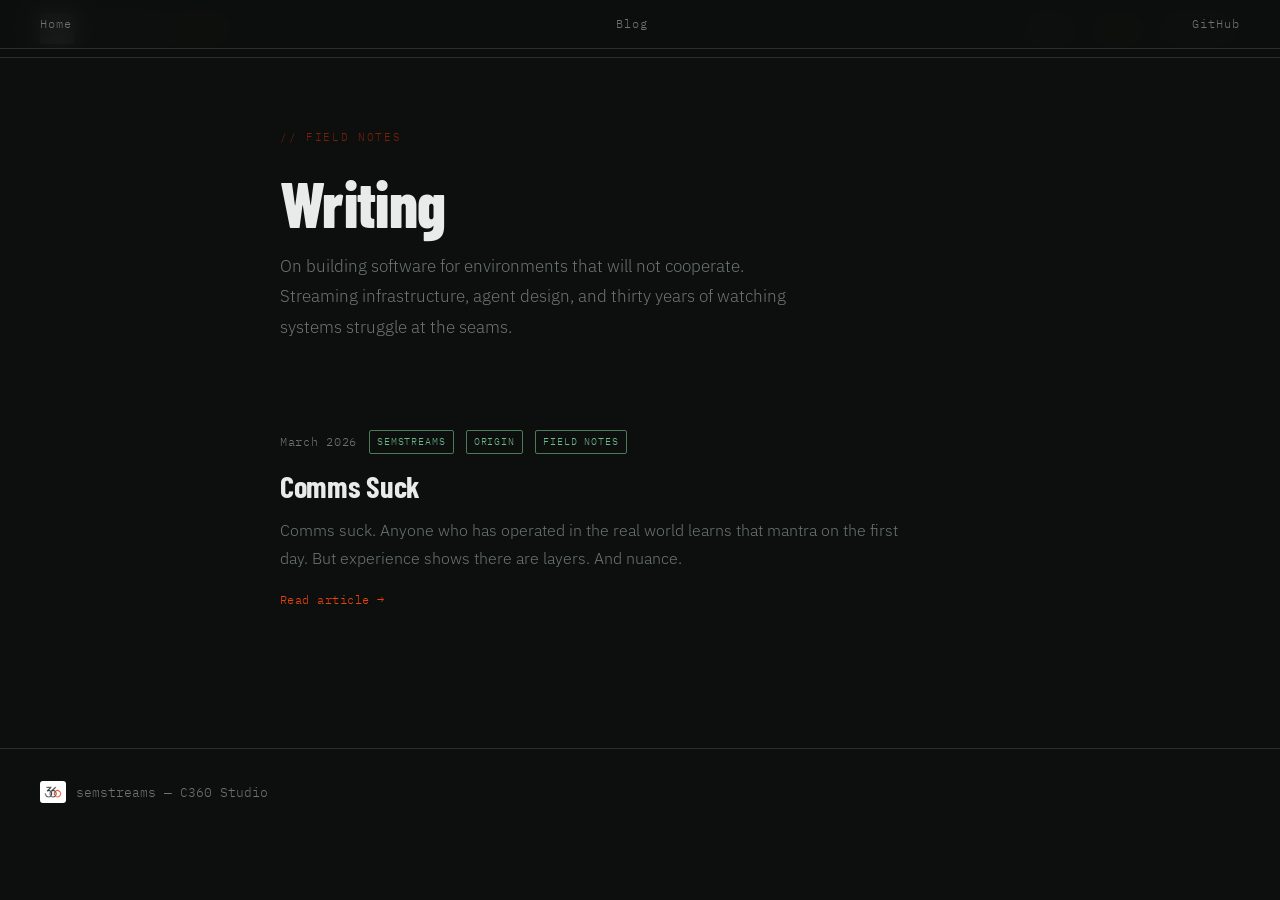
==== blog.html @ 5c89316f "feat: initial site with shared CSS and logo assets Static marketing/blog site for Semstreams with sh" ====
<!DOCTYPE html>
<html lang="en">
<head>
  <meta charset="UTF-8" />
  <meta name="viewport" content="width=device-width, initial-scale=1.0" />
  <title>Blog - C360 Studio</title>
  <link href="https://fonts.googleapis.com/css2?family=Barlow+Condensed:wght@600;700;800&family=IBM+Plex+Mono:wght@400;500&family=IBM+Plex+Sans:wght@300;400&display=swap" rel="stylesheet" />
  <link rel="stylesheet" href="styles.css" />
</head>
<body>
<nav>
  <a href="index.html" class="nav-logo">
    <img src="360 logo round 50.png" alt="C360 Studio" />
    <span>semstreams<em>.alpha</em></span>
  </a>
  <ul class="nav-links">
    <li><a href="index.html">Home</a></li>
    <li><a href="blog.html" class="active">Blog</a></li>
    <li><a href="https://github.com/C360Studio/semstreams" target="_blank">GitHub &#8599;</a></li>
  </ul>
</nav>

<div class="blog-header">
  <div class="section-label">// Field Notes</div>
  <h1>Writing</h1>
  <p>On building software for environments that will not cooperate. Streaming infrastructure, agent design, and thirty years of watching systems struggle at the seams.</p>
</div>

<div class="posts-list">
  <a href="docs/posts/comms-suck.html" class="post-card">
    <div class="post-meta">
      <span class="post-date">March 2026</span>
      <span class="post-tag">semstreams</span>
      <span class="post-tag">origin</span>
      <span class="post-tag">field notes</span>
    </div>
    <div class="post-title">Comms Suck</div>
    <p class="post-excerpt">Comms suck. Anyone who has operated in the real world learns that mantra on the first day. But experience shows there are layers. And nuance.</p>
    <span class="read-more">Read article &#8594;</span>
  </a>
</div>

<footer>
  <div class="footer-left">
    <img src="360 logo round 50.png" alt="C360" />
    <span>semstreams &mdash; C360 Studio</span>
  </div>
  <nav class="footer-links">
    <a href="index.html">Home</a>
    <a href="blog.html">Blog</a>
    <a href="https://github.com/C360Studio/semstreams" target="_blank">GitHub</a>
  </nav>
</footer>
</body>
</html>
---- styles.css ----
/* ===== Reset & Custom Properties ===== */
*, *::before, *::after { box-sizing: border-box; margin: 0; padding: 0; }

:root {
  --bg: #0d0f0e;
  --bg-2: #141816;
  --bg-3: #1c201e;
  --border: #2a2e2c;
  --orange: #e8430a;
  --orange-dim: #7a2008;
  --orange-lt: #ff6b35;
  --green: #4a7c59;
  --green-lt: #6db88a;
  --text: #c8ccc9;
  --text-dim: #6b7570;
  --text-lt: #e8ebe9;
  --font-head: "Barlow Condensed", sans-serif;
  --font-mono: "IBM Plex Mono", monospace;
  --font-body: "IBM Plex Sans", sans-serif;
}

html { scroll-behavior: smooth; }

body {
  background: var(--bg);
  color: var(--text);
  font-family: var(--font-body);
  font-weight: 300;
  line-height: 1.7;
  min-height: 100vh;
  overflow-x: hidden;
}

/* ===== Nav ===== */
nav {
  position: fixed; top: 0; left: 0; right: 0; z-index: 100;
  display: flex; align-items: center; justify-content: space-between;
  padding: 0.85rem 2.5rem;
  background: rgba(13,15,14,0.94);
  backdrop-filter: blur(12px);
  border-bottom: 1px solid var(--border);
}
.nav-logo { display: flex; align-items: center; gap: 0.75rem; text-decoration: none; }
.nav-logo img { height: 30px; width: auto; background: white; border-radius: 4px; padding: 3px 5px; }
.nav-logo span { font-family: var(--font-mono); font-size: .9rem; color: var(--text-dim); letter-spacing: .04em; }
.nav-logo em { font-style: normal; color: var(--orange); }
.nav-links { display: flex; gap: 2rem; list-style: none; }
.nav-links a {
  font-family: var(--font-mono); font-size: .8rem; color: var(--text-dim);
  text-decoration: none; letter-spacing: .08em; text-transform: uppercase; transition: color .2s;
}
.nav-links a:hover, .nav-links a.active { color: var(--orange); }

/* ===== Typography ===== */
h1 {
  font-family: var(--font-head);
  font-size: clamp(2.5rem, 6vw, 4rem);
  font-weight: 800;
  color: var(--text-lt);
  letter-spacing: -.01em;
  line-height: 1.0;
  margin-bottom: 2rem;
}
h1 em { font-style: normal; color: var(--orange); }

h2 {
  font-family: var(--font-head);
  font-size: clamp(2rem, 4vw, 3.2rem);
  font-weight: 700;
  color: var(--text-lt);
  line-height: 1.1;
  margin-bottom: 1.5rem;
  letter-spacing: -.01em;
}

section { padding: 6rem 2.5rem; }

.section-label {
  font-family: var(--font-mono); font-size: .7rem; color: var(--orange-dim);
  letter-spacing: .15em; text-transform: uppercase; margin-bottom: 1.5rem;
}

/* ===== Buttons ===== */
.btn-primary {
  display: inline-flex; align-items: center; gap: .5rem;
  font-family: var(--font-mono); font-size: .85rem; color: var(--bg);
  background: var(--orange); padding: .85rem 1.75rem; text-decoration: none;
  letter-spacing: .04em; transition: background .2s, transform .15s; border-radius: 2px;
}
.btn-primary:hover { background: #ff6b35; transform: translateY(-1px); }

.btn-ghost {
  display: inline-flex; align-items: center; gap: .5rem;
  font-family: var(--font-mono); font-size: .85rem; color: var(--text);
  background: transparent; border: 1px solid var(--border); padding: .85rem 1.75rem;
  text-decoration: none; letter-spacing: .04em;
  transition: border-color .2s, color .2s, transform .15s; border-radius: 2px;
}
.btn-ghost:hover { border-color: var(--orange); color: var(--orange); transform: translateY(-1px); }

/* ===== Tags & Meta ===== */
.post-date { font-family: var(--font-mono); font-size: .72rem; color: var(--text-dim); letter-spacing: .06em; }
.post-tag {
  font-family: var(--font-mono); font-size: .65rem; color: var(--green-lt);
  border: 1px solid var(--green); padding: .15rem .45rem; border-radius: 2px;
  letter-spacing: .08em; text-transform: uppercase;
}

/* ===== Footer ===== */
footer {
  padding: 2rem 2.5rem; border-top: 1px solid var(--border);
  display: flex; justify-content: space-between; align-items: center;
}
.footer-left { display: flex; align-items: center; gap: 0.65rem; }
.footer-left img { height: 22px; background: white; border-radius: 3px; padding: 2px 4px; }
.footer-left span { font-family: var(--font-mono); font-size: .8rem; color: var(--text-dim); }
.footer-links { display: flex; gap: 2rem; }
.footer-links a {
  font-family: var(--font-mono); font-size: .75rem; color: var(--text-dim);
  text-decoration: none; letter-spacing: .08em; transition: color .2s;
}
.footer-links a:hover { color: var(--orange); }

/* ===== Hero (index.html) ===== */
.hero {
  min-height: 100vh; display: flex; flex-direction: column; justify-content: center;
  padding: 8rem 2.5rem 4rem; position: relative; overflow: hidden;
}
.hero::before {
  content: ''; position: absolute; inset: 0;
  background:
    radial-gradient(ellipse 60% 50% at 80% 40%, rgba(74,124,89,.08) 0%, transparent 70%),
    radial-gradient(ellipse 40% 60% at 10% 80%, rgba(212,168,67,.05) 0%, transparent 60%);
  pointer-events: none;
}
.hero-grid {
  position: absolute; inset: 0;
  background-image: linear-gradient(var(--border) 1px, transparent 1px), linear-gradient(90deg, var(--border) 1px, transparent 1px);
  background-size: 60px 60px; opacity: .3; pointer-events: none;
}
.hero-content { position: relative; max-width: 900px; }
.hero-tag {
  display: inline-flex; align-items: center; gap: .6rem;
  font-family: var(--font-mono); font-size: .75rem; color: var(--green-lt);
  letter-spacing: .1em; text-transform: uppercase; margin-bottom: 2rem;
  padding: .4rem .8rem; border: 1px solid var(--green); border-radius: 2px;
}
.hero-tag::before {
  content: ''; width: 6px; height: 6px; background: var(--green-lt);
  border-radius: 50%; animation: pulse 2s infinite;
}
.hero-product {
  font-family: var(--font-mono); font-size: .85rem; color: var(--orange);
  letter-spacing: .12em; text-transform: uppercase; margin-bottom: 1rem;
}
.hero h1 {
  font-size: clamp(3rem, 7vw, 6.5rem);
  line-height: .95;
}
.hero-sub {
  font-size: clamp(1rem, 2vw, 1.2rem); font-weight: 300; color: var(--text);
  max-width: 560px; margin-bottom: 3rem; line-height: 1.8;
}
.hero-actions { display: flex; gap: 1rem; flex-wrap: wrap; }
.install-strip {
  margin-top: 4rem; padding: 1.25rem 1.5rem;
  background: var(--bg-2); border: 1px solid var(--border);
  border-left: 3px solid var(--orange); border-radius: 2px;
  display: inline-flex; align-items: center; gap: 1rem;
}
.install-strip code { font-family: var(--font-mono); font-size: .9rem; color: var(--green-lt); }
.install-label {
  font-family: var(--font-mono); font-size: .7rem; color: var(--text-dim);
  text-transform: uppercase; letter-spacing: .1em; white-space: nowrap;
}

@keyframes pulse { 0%,100%{opacity:1} 50%{opacity:.3} }
@keyframes fadeUp { from{opacity:0;transform:translateY(24px)} to{opacity:1;transform:translateY(0)} }
.hero-product { animation: fadeUp .5s ease both; }
.hero-tag { animation: fadeUp .5s .1s ease both; }
.hero h1 { animation: fadeUp .5s .2s ease both; }
.hero-sub { animation: fadeUp .5s .2s ease both; }
.hero-actions { animation: fadeUp .5s .3s ease both; }
.install-strip { animation: fadeUp .5s .4s ease both; }

/* ===== Truth Section (index.html) ===== */
.truth-section {
  background: var(--bg-2);
  border-top: 1px solid var(--border); border-bottom: 1px solid var(--border);
}
.truth-grid {
  display: grid; grid-template-columns: 1fr 1fr; gap: 4rem;
  max-width: 1100px; margin: 0 auto; align-items: start;
}
.truth-left p { font-size: 1.05rem; line-height: 1.9; color: var(--text); margin-bottom: 1.25rem; }
.truth-left strong { color: var(--text-lt); font-weight: 400; }
.truth-right { display: flex; flex-direction: column; gap: 1.5rem; }
.truth-item { padding: 1.5rem; background: var(--bg-3); border: 1px solid var(--border); border-radius: 2px; }
.truth-item-label {
  font-family: var(--font-mono); font-size: .7rem; color: var(--orange);
  letter-spacing: .1em; text-transform: uppercase; margin-bottom: .5rem;
}
.truth-item p { font-size: .9rem; color: var(--text); line-height: 1.6; }

/* ===== Principles Section (index.html) ===== */
.principles-section {
  background: var(--bg-2);
  border-top: 1px solid var(--border); border-bottom: 1px solid var(--border);
}
.principles-inner { max-width: 1100px; margin: 0 auto; }
.principles-grid { display: grid; grid-template-columns: repeat(2, 1fr); gap: 2rem; margin-top: 3rem; }
.principle {
  padding: 2rem; border: 1px solid var(--border); border-radius: 2px;
  background: var(--bg-3); transition: border-color .2s;
}
.principle:hover { border-color: var(--orange-dim); }
.principle-icon { font-size: 1.2rem; color: var(--orange); margin-bottom: 1rem; }
.principle h3 {
  font-family: var(--font-head); font-size: 1.1rem; font-weight: 700;
  color: var(--text-lt); margin-bottom: .5rem;
}
.principle p { font-size: .9rem; color: var(--text-dim); line-height: 1.7; }

/* ===== CTA Section (index.html) ===== */
.cta-section { text-align: center; max-width: 700px; margin: 0 auto; }
.cta-section > p { color: var(--text-dim); margin-bottom: 2.5rem; font-size: 1.05rem; }
.cta-actions { display: flex; gap: 1rem; justify-content: center; flex-wrap: wrap; }
.alpha-note { margin-top: 2rem; font-family: var(--font-mono); font-size: .75rem; color: var(--text-dim); }

/* ===== Blog Header & Posts (blog.html) ===== */
.blog-header { padding: 8rem 2.5rem 3rem; max-width: 800px; margin: 0 auto; }
.blog-header h1 {
  font-size: clamp(2.5rem, 5vw, 4rem);
  margin-bottom: 1rem;
}
.blog-header p { font-size: 1.05rem; color: var(--text-dim); max-width: 520px; line-height: 1.8; }
.posts-list { max-width: 800px; margin: 0 auto; padding: 0 2.5rem 6rem; }
.post-card { display: block; padding: 2.5rem 0; border-bottom: 1px solid var(--border); text-decoration: none; }
.post-card:hover .post-title { color: var(--orange); }
.post-card:last-child { border-bottom: none; }
.post-meta { display: flex; align-items: center; gap: .75rem; margin-bottom: 1rem; flex-wrap: wrap; }
.post-title {
  font-family: var(--font-head); font-size: 1.9rem; font-weight: 700;
  color: var(--text-lt); margin-bottom: .75rem; letter-spacing: -.01em;
  transition: color .2s; line-height: 1.1;
}
.post-excerpt { font-size: 1rem; color: var(--text-dim); line-height: 1.8; max-width: 620px; }
.read-more {
  display: inline-flex; align-items: center; gap: .4rem; margin-top: 1rem;
  font-family: var(--font-mono); font-size: .78rem; color: var(--orange); letter-spacing: .04em;
}

/* ===== Article (docs/posts/) ===== */
.article-back { padding: 6rem 2.5rem 0; max-width: 720px; margin: 0 auto; }
.back-link {
  font-family: var(--font-mono); font-size: .78rem; color: var(--text-dim);
  text-decoration: none; letter-spacing: .06em; transition: color .2s;
}
.back-link:hover { color: var(--orange); }
.article-content { max-width: 720px; margin: 0 auto; padding: 2.5rem 2.5rem 6rem; }
.article-meta { display: flex; align-items: center; gap: 1rem; margin-bottom: 2rem; }
.article-content h1 { margin-bottom: 3rem; }
.article-body p { font-size: 1.1rem; line-height: 1.9; color: var(--text); margin-bottom: 1.5rem; }
.article-body strong { color: var(--text-lt); font-weight: 400; }
.article-body hr { border: none; border-top: 1px solid var(--border); margin: 3rem 0; }
.article-footer {
  margin-top: 4rem; padding-top: 2rem; border-top: 1px solid var(--border);
  display: flex; align-items: center; justify-content: space-between; flex-wrap: wrap; gap: 1rem;
}
.article-footer a {
  color: var(--orange); text-decoration: none; font-family: var(--font-mono); font-size: .85rem;
}
.article-footer a:hover { color: var(--orange-lt); }

/* ===== Responsive ===== */
@media (max-width: 768px) {
  nav { padding: 1rem 1.5rem; }
  .nav-links { gap: 1rem; }
  section { padding: 4rem 1.5rem; }
  .truth-grid { grid-template-columns: 1fr; gap: 2rem; }
  .principles-grid { grid-template-columns: 1fr; }
  .blog-header, .posts-list { padding-left: 1.5rem; padding-right: 1.5rem; }
  .article-back, .article-content { padding-left: 1.5rem; padding-right: 1.5rem; }
  footer { flex-direction: column; gap: 1.5rem; text-align: center; }
}
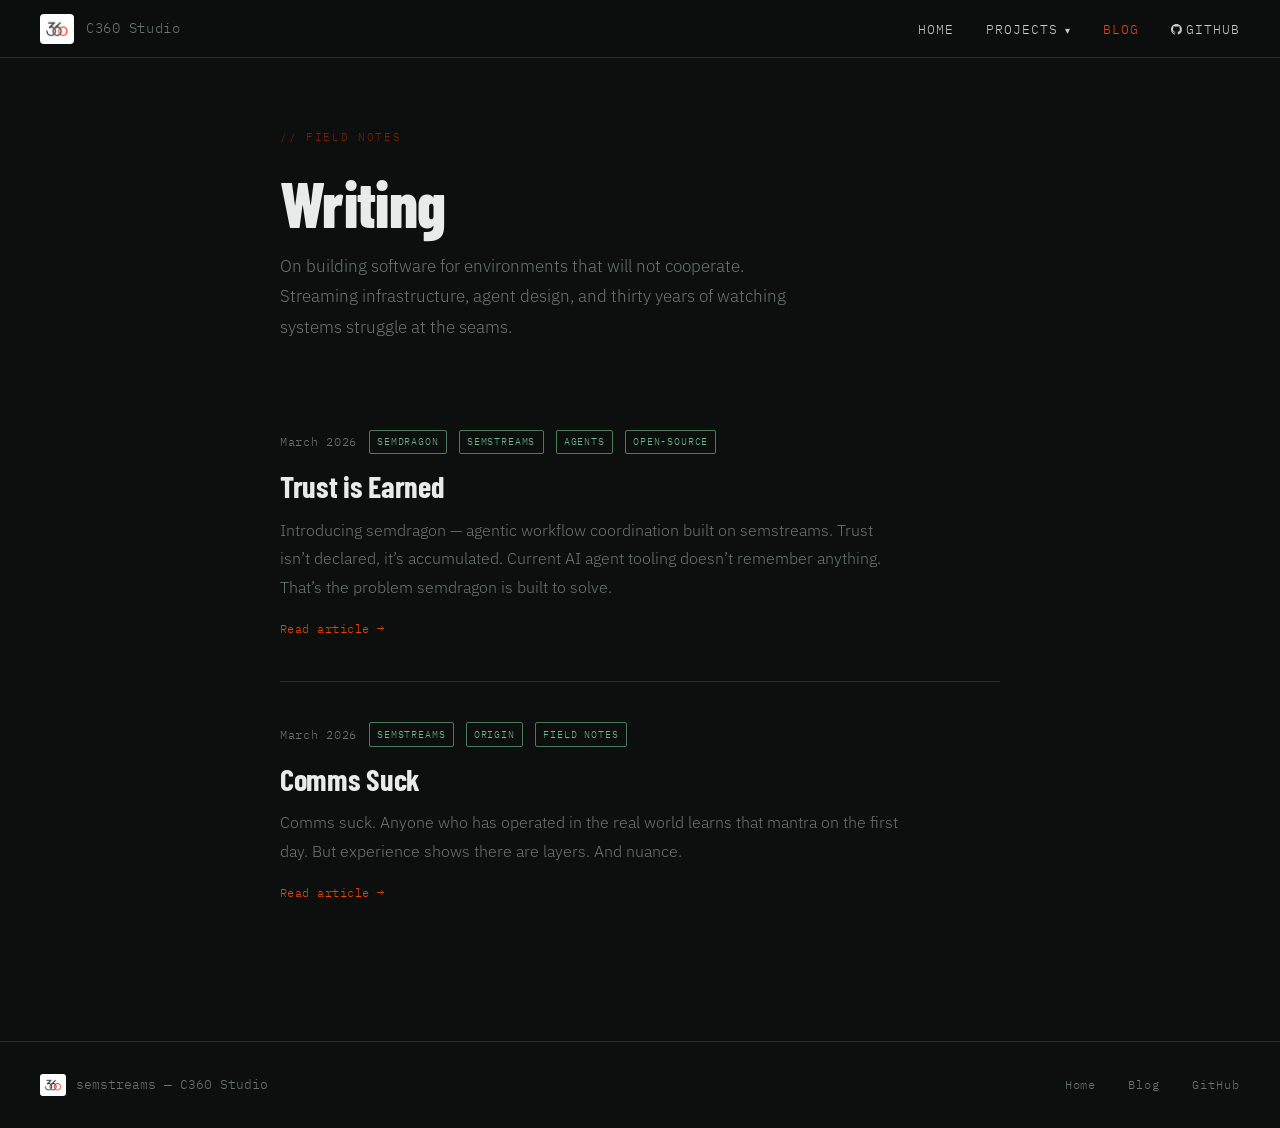
==== commit 5baacb4b: "feat: fix nav dropdown, add Projects menu, rename semdragon, update branding - Fix nav dropdown by s" ====
--- a/blog.html
+++ b/blog.html
@@ -5,18 +5,27 @@
   <meta name="viewport" content="width=device-width, initial-scale=1.0" />
   <title>Blog - C360 Studio</title>
   <link href="https://fonts.googleapis.com/css2?family=Barlow+Condensed:wght@600;700;800&family=IBM+Plex+Mono:wght@400;500&family=IBM+Plex+Sans:wght@300;400&display=swap" rel="stylesheet" />
-  <link rel="stylesheet" href="styles.css" />
+  <link rel="icon" type="image/png" href="360 logo round 50.png" />
+  <link rel="stylesheet" href="styles.css?v=2" />
 </head>
 <body>
 <nav>
   <a href="index.html" class="nav-logo">
     <img src="360 logo round 50.png" alt="C360 Studio" />
-    <span>semstreams<em>.alpha</em></span>
+    <span>C360 Studio</span>
   </a>
   <ul class="nav-links">
     <li><a href="index.html">Home</a></li>
+    <li class="nav-dropdown">
+      <a href="#">Projects</a>
+      <ul class="dropdown-menu">
+        <li><a href="https://github.com/C360Studio/semstreams" target="_blank">SemStreams</a></li>
+        <li><a href="https://github.com/C360Studio/semdragon" target="_blank">SemDragon</a></li>
+        <li><span class="coming-soon">SemSpec <em>coming soon</em></span></li>
+      </ul>
+    </li>
     <li><a href="blog.html" class="active">Blog</a></li>
-    <li><a href="https://github.com/C360Studio/semstreams" target="_blank">GitHub &#8599;</a></li>
+    <li><a href="https://github.com/C360Studio" target="_blank"><svg class="gh-icon" viewBox="0 0 16 16"><path d="M8 0C3.58 0 0 3.58 0 8c0 3.54 2.29 6.53 5.47 7.59.4.07.55-.17.55-.38 0-.19-.01-.82-.01-1.49-2.01.37-2.53-.49-2.69-.94-.09-.23-.48-.94-.82-1.13-.28-.15-.68-.52-.01-.53.63-.01 1.08.58 1.23.82.72 1.21 1.87.87 2.33.66.07-.52.28-.87.51-1.07-1.78-.2-3.64-.89-3.64-3.95 0-.87.31-1.59.82-2.15-.08-.2-.36-1.02.08-2.12 0 0 .67-.21 2.2.82.64-.18 1.32-.27 2-.27s1.36.09 2 .27c1.53-1.04 2.2-.82 2.2-.82.44 1.1.16 1.92.08 2.12.51.56.82 1.27.82 2.15 0 3.07-1.87 3.75-3.65 3.95.29.25.54.73.54 1.48 0 1.07-.01 1.93-.01 2.2 0 .21.15.46.55.38A8.01 8.01 0 0016 8c0-4.42-3.58-8-8-8z"/></svg>GitHub</a></li>
   </ul>
 </nav>
 
@@ -27,7 +36,20 @@
 </div>
 
 <div class="posts-list">
-  <a href="docs/posts/comms-suck.html" class="post-card">
+  <a href="posts/trust-is-earned.html" class="post-card">
+    <div class="post-meta">
+      <span class="post-date">March 2026</span>
+      <span class="post-tag">semdragon</span>
+      <span class="post-tag">semstreams</span>
+      <span class="post-tag">agents</span>
+      <span class="post-tag">open-source</span>
+    </div>
+    <div class="post-title">Trust is Earned</div>
+    <p class="post-excerpt">Introducing semdragon &mdash; agentic workflow coordination built on semstreams. Trust isn&rsquo;t declared, it&rsquo;s accumulated. Current AI agent tooling doesn&rsquo;t remember anything. That&rsquo;s the problem semdragon is built to solve.</p>
+    <span class="read-more">Read article &#8594;</span>
+  </a>
+
+  <a href="posts/comms-suck.html" class="post-card">
     <div class="post-meta">
       <span class="post-date">March 2026</span>
       <span class="post-tag">semstreams</span>
--- a/styles.css
+++ b/styles.css
@@ -32,7 +32,7 @@
 }
 
 /* ===== Nav ===== */
-nav {
+body > nav {
   position: fixed; top: 0; left: 0; right: 0; z-index: 100;
   display: flex; align-items: center; justify-content: space-between;
   padding: 0.85rem 2.5rem;
@@ -46,10 +46,35 @@
 .nav-logo em { font-style: normal; color: var(--orange); }
 .nav-links { display: flex; gap: 2rem; list-style: none; }
 .nav-links a {
-  font-family: var(--font-mono); font-size: .8rem; color: var(--text-dim);
+  font-family: var(--font-mono); font-size: .8rem; color: var(--text);
   text-decoration: none; letter-spacing: .08em; text-transform: uppercase; transition: color .2s;
 }
 .nav-links a:hover, .nav-links a.active { color: var(--orange); }
+.gh-icon { display: inline-block; width: .85em; height: .85em; vertical-align: -0.1em; margin-right: .3em; }
+.gh-icon path { fill: currentColor; }
+
+/* Nav Dropdown */
+.nav-dropdown { position: relative; }
+.nav-dropdown > a::after { content: ' ▾'; font-size: .6rem; }
+.dropdown-menu {
+  display: none; position: absolute; top: 100%; left: 0;
+  background: var(--bg-2); border: 1px solid var(--border);
+  list-style: none; min-width: 180px; padding: .5rem 0;
+  padding-top: 1rem; border-radius: 2px; z-index: 200;
+}
+.nav-dropdown:hover .dropdown-menu { display: block; }
+.dropdown-menu li a, .dropdown-menu li .coming-soon {
+  display: block; padding: .5rem 1.25rem;
+  font-family: var(--font-mono); font-size: .78rem; color: var(--text);
+  text-decoration: none; letter-spacing: .06em; white-space: nowrap; transition: color .2s;
+  text-transform: none;
+}
+.dropdown-menu li a:hover { color: var(--orange); background: var(--bg-3); }
+.dropdown-menu .coming-soon { color: var(--text-dim); cursor: default; }
+.dropdown-menu .coming-soon em {
+  font-style: normal; font-size: .65rem; color: var(--green);
+  margin-left: .5rem; border: 1px solid var(--green); padding: .1rem .35rem; border-radius: 2px;
+}
 
 /* ===== Typography ===== */
 h1 {
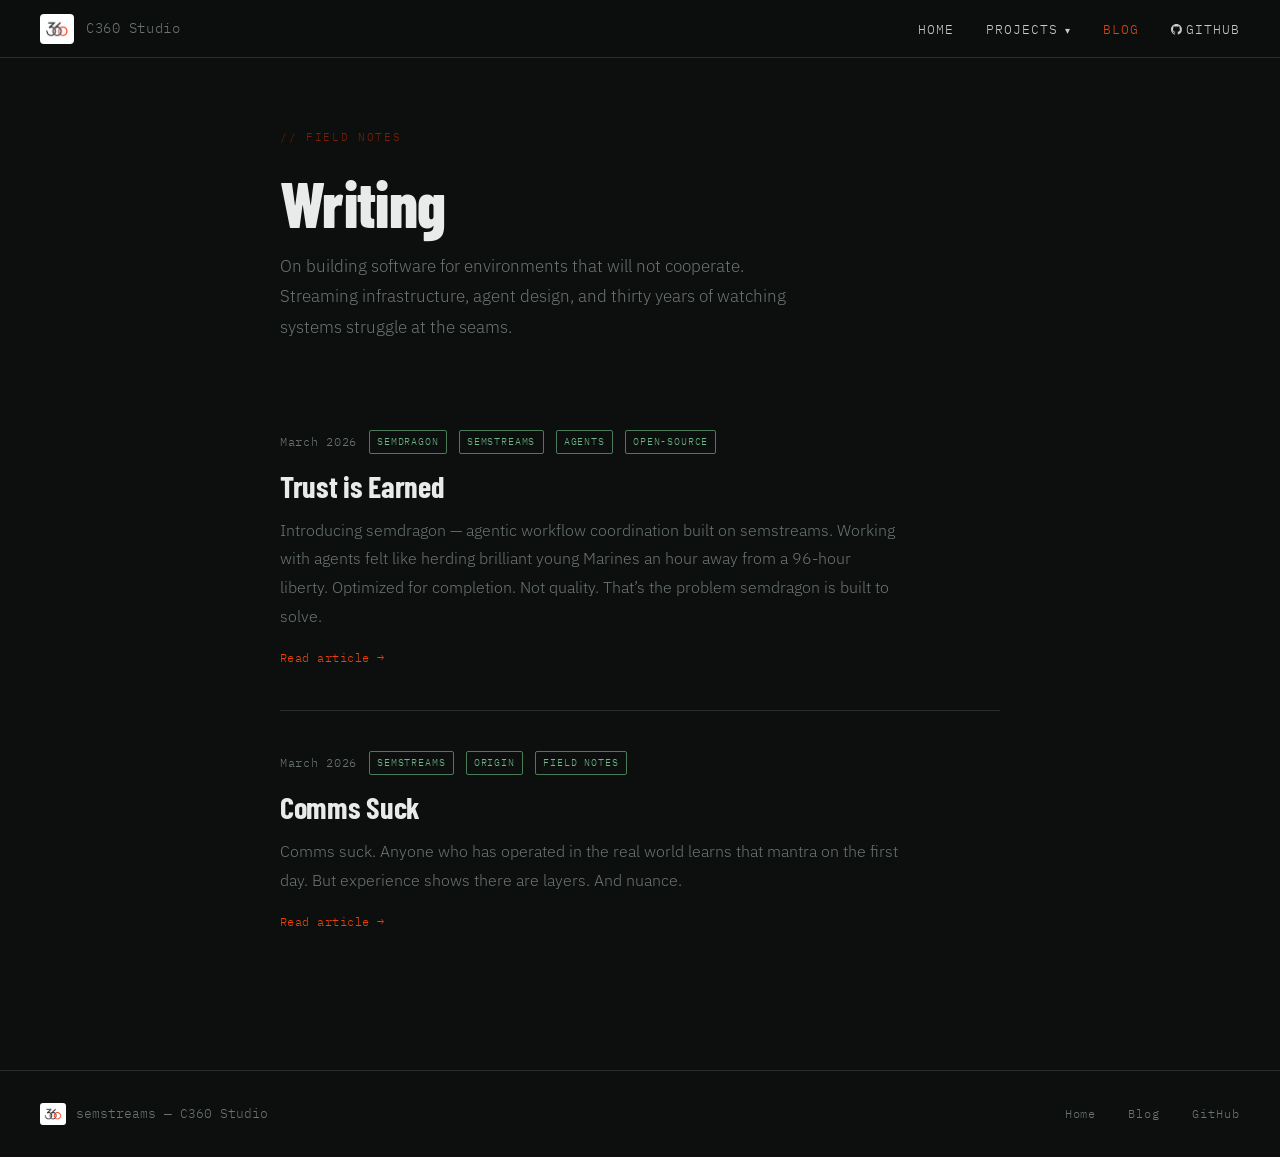
==== commit 8c547b52: "feat: rewrite trust-is-earned article and align semdragon naming Co-Authored-By: Claude Opus 4.6 <no" ====
--- a/blog.html
+++ b/blog.html
@@ -45,7 +45,7 @@
       <span class="post-tag">open-source</span>
     </div>
     <div class="post-title">Trust is Earned</div>
-    <p class="post-excerpt">Introducing semdragon &mdash; agentic workflow coordination built on semstreams. Trust isn&rsquo;t declared, it&rsquo;s accumulated. Current AI agent tooling doesn&rsquo;t remember anything. That&rsquo;s the problem semdragon is built to solve.</p>
+    <p class="post-excerpt">Introducing semdragon &mdash; agentic workflow coordination built on semstreams. Working with agents felt like herding brilliant young Marines an hour away from a 96-hour liberty. Optimized for completion. Not quality. That&rsquo;s the problem semdragon is built to solve.</p>
     <span class="read-more">Read article &#8594;</span>
   </a>
 
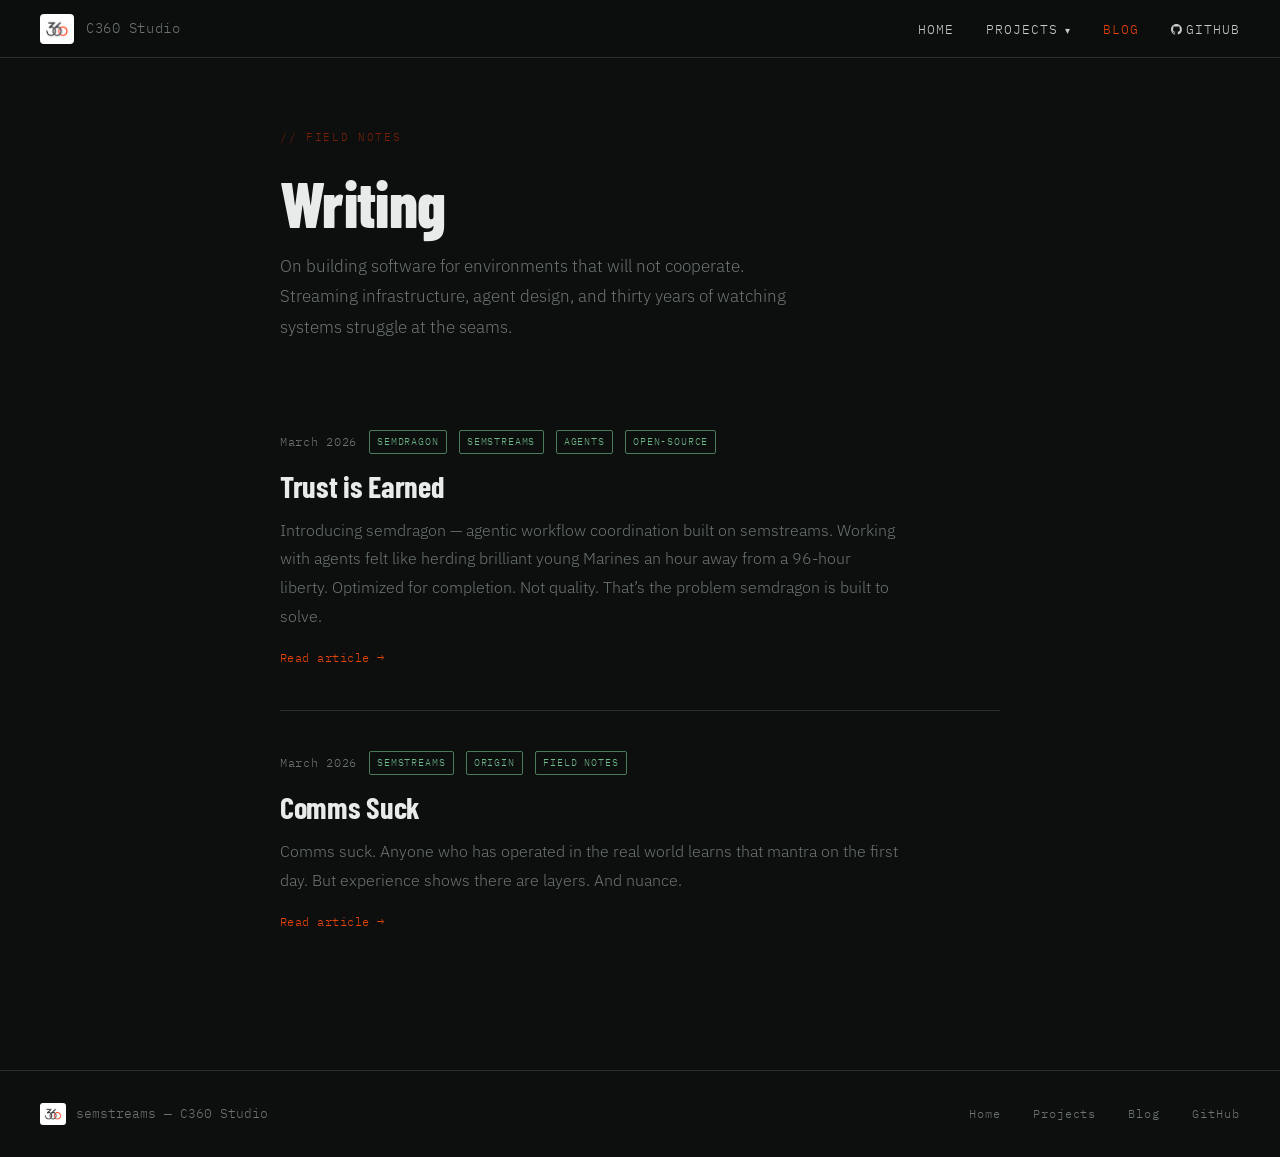
==== commit 928f172a: "feat: add projects page inventorying the sem* ecosystem Adds projects.html cataloguing 14 repos acro" ====
--- a/blog.html
+++ b/blog.html
@@ -6,7 +6,7 @@
   <title>Blog - C360 Studio</title>
   <link href="https://fonts.googleapis.com/css2?family=Barlow+Condensed:wght@600;700;800&family=IBM+Plex+Mono:wght@400;500&family=IBM+Plex+Sans:wght@300;400&display=swap" rel="stylesheet" />
   <link rel="icon" type="image/png" href="360 logo round 50.png" />
-  <link rel="stylesheet" href="styles.css?v=2" />
+  <link rel="stylesheet" href="styles.css?v=3" />
 </head>
 <body>
 <nav>
@@ -17,11 +17,14 @@
   <ul class="nav-links">
     <li><a href="index.html">Home</a></li>
     <li class="nav-dropdown">
-      <a href="#">Projects</a>
+      <a href="projects.html">Projects</a>
       <ul class="dropdown-menu">
+        <li><a href="projects.html">All Projects</a></li>
         <li><a href="https://github.com/C360Studio/semstreams" target="_blank">SemStreams</a></li>
-        <li><a href="https://github.com/C360Studio/semdragon" target="_blank">SemDragon</a></li>
-        <li><span class="coming-soon">SemSpec <em>coming soon</em></span></li>
+        <li><a href="https://github.com/C360Studio/semsource" target="_blank">SemSource</a></li>
+        <li><a href="https://github.com/C360Studio/semteams" target="_blank">SemTeams</a></li>
+        <li><a href="https://github.com/C360Studio/semdev" target="_blank">SemDev</a></li>
+        <li><a href="https://github.com/C360Studio/semconnect" target="_blank">SemConnect</a></li>
       </ul>
     </li>
     <li><a href="blog.html" class="active">Blog</a></li>
@@ -69,6 +72,7 @@
   </div>
   <nav class="footer-links">
     <a href="index.html">Home</a>
+    <a href="projects.html">Projects</a>
     <a href="blog.html">Blog</a>
     <a href="https://github.com/C360Studio/semstreams" target="_blank">GitHub</a>
   </nav>
--- a/styles.css
+++ b/styles.css
@@ -11,6 +11,8 @@
   --orange-lt: #ff6b35;
   --green: #4a7c59;
   --green-lt: #6db88a;
+  --amber: #d4a843;
+  --amber-dim: #6b5420;
   --text: #c8ccc9;
   --text-dim: #6b7570;
   --text-lt: #e8ebe9;
@@ -297,6 +299,130 @@
 }
 .article-footer a:hover { color: var(--orange-lt); }
 
+/* ===== Ecosystem Teaser (index.html) ===== */
+.eco-inner { max-width: 1100px; margin: 0 auto; }
+.eco-strip { display: flex; flex-wrap: wrap; gap: .6rem; margin: 2rem 0 2.5rem; }
+.eco-chip {
+  font-family: var(--font-mono); font-size: .78rem; color: var(--text-dim);
+  border: 1px solid var(--border); background: var(--bg-2);
+  padding: .4rem .75rem; border-radius: 2px; transition: border-color .2s, color .2s;
+}
+.eco-chip:hover { border-color: var(--orange-dim); color: var(--text); }
+.eco-lede { font-size: 1.05rem; line-height: 1.9; max-width: 680px; color: var(--text); }
+
+/* ===== Projects Page (projects.html) ===== */
+.projects-header { padding: 8rem 2.5rem 3rem; max-width: 1100px; margin: 0 auto; }
+.projects-header h1 { font-size: clamp(2.5rem, 5vw, 4rem); margin-bottom: 1rem; }
+.projects-header p { font-size: 1.05rem; color: var(--text-dim); max-width: 620px; line-height: 1.8; }
+
+.why-section {
+  background: var(--bg-2);
+  border-top: 1px solid var(--border); border-bottom: 1px solid var(--border);
+}
+.why-inner { max-width: 1100px; margin: 0 auto; }
+.why-grid { display: grid; grid-template-columns: 1fr 1fr; gap: 4rem; align-items: start; }
+.why-left p { font-size: 1.05rem; line-height: 1.9; margin-bottom: 1.25rem; }
+.why-left strong { color: var(--text-lt); font-weight: 400; }
+.proof-callout {
+  background: var(--bg-3); border: 1px solid var(--border);
+  border-left: 3px solid var(--orange); border-radius: 2px; padding: 1.75rem;
+}
+.proof-label {
+  font-family: var(--font-mono); font-size: .7rem; color: var(--orange);
+  letter-spacing: .1em; text-transform: uppercase; margin-bottom: .75rem;
+}
+.proof-callout p { font-size: .95rem; line-height: 1.8; color: var(--text); }
+.proof-callout code {
+  font-family: var(--font-mono); font-size: .85rem; color: var(--green-lt);
+}
+.axis-list { list-style: none; margin-top: 2rem; display: flex; flex-direction: column; gap: .9rem; }
+.axis-list li { display: flex; gap: .9rem; align-items: baseline; font-size: .92rem; color: var(--text-dim); }
+.axis-list b {
+  font-family: var(--font-mono); font-size: .72rem; color: var(--green-lt);
+  letter-spacing: .06em; text-transform: uppercase; font-weight: 400;
+  min-width: 8.5rem; flex-shrink: 0;
+}
+
+/* ===== Projects Tables ===== */
+.projects-section { max-width: 1100px; margin: 0 auto; }
+.table-group { margin-bottom: 4.5rem; }
+.table-group:last-child { margin-bottom: 0; }
+.table-group h2 { font-size: clamp(1.5rem, 3vw, 2rem); margin-bottom: .75rem; }
+.group-qualifier {
+  font-family: var(--font-mono); font-size: .7rem; color: var(--text-dim);
+  letter-spacing: .08em; text-transform: uppercase; vertical-align: middle;
+  margin-left: .25rem; white-space: nowrap;
+}
+.group-note strong { color: var(--text); font-weight: 400; }
+.group-note { font-size: .95rem; color: var(--text-dim); max-width: 640px; margin-bottom: 1.75rem; line-height: 1.8; }
+
+.table-wrap {
+  overflow-x: auto; border: 1px solid var(--border);
+  border-radius: 2px; background: var(--bg-2);
+}
+table.projects { width: 100%; border-collapse: collapse; min-width: 900px; }
+.projects thead th {
+  font-family: var(--font-mono); font-size: .67rem; color: var(--text-dim);
+  letter-spacing: .12em; text-transform: uppercase; text-align: left;
+  padding: .9rem 1rem; background: var(--bg-3);
+  border-bottom: 1px solid var(--border); white-space: nowrap; font-weight: 500;
+}
+.projects td {
+  padding: 1.15rem 1rem; border-bottom: 1px solid var(--border);
+  vertical-align: top; font-size: .9rem;
+}
+.projects tbody tr:last-child td { border-bottom: none; }
+.projects tbody tr:hover { background: var(--bg-3); }
+
+.proj-name a {
+  font-family: var(--font-mono); font-size: .88rem; color: var(--text-lt);
+  text-decoration: none; letter-spacing: .02em; transition: color .2s; white-space: nowrap;
+}
+.proj-name a:hover { color: var(--orange); }
+.proj-name a::after { content: ' \2197'; font-size: .75em; color: var(--text-dim); }
+.proj-desc { color: var(--text-dim); line-height: 1.65; min-width: 22rem; }
+.proj-axis { font-family: var(--font-mono); font-size: .72rem; color: var(--green-lt); line-height: 1.6; }
+
+/* Stage badges */
+.badge {
+  display: inline-block; font-family: var(--font-mono); font-size: .63rem;
+  letter-spacing: .1em; text-transform: uppercase; white-space: nowrap;
+  padding: .18rem .5rem; border-radius: 2px; border: 1px solid;
+}
+.badge-active { color: var(--orange-lt); border-color: var(--orange-dim); }
+.badge-beta   { color: var(--green-lt); border-color: var(--green); }
+.badge-alpha  { color: var(--amber); border-color: var(--amber-dim); }
+.badge-lab    { color: var(--amber); border-color: var(--amber-dim); }
+.badge-paused { color: var(--text-dim); border-color: var(--border); }
+.badge-sub {
+  display: block; font-family: var(--font-mono); font-size: .68rem;
+  color: var(--text-dim); margin-top: .4rem; white-space: nowrap;
+}
+
+/* Tracks column */
+.track { font-family: var(--font-mono); font-size: .76rem; color: var(--text); white-space: nowrap; }
+.track-tag {
+  display: flex; align-items: center; gap: .4rem; margin-top: .35rem;
+  font-size: .65rem; color: var(--text-dim); letter-spacing: .08em; text-transform: uppercase;
+}
+.dot { width: 7px; height: 7px; border-radius: 50%; flex-shrink: 0; display: inline-block; }
+.dot-current { background: var(--green-lt); }
+.dot-recent  { background: var(--green); }
+.dot-lagging { background: var(--amber); }
+.dot-pinned  { background: var(--text-dim); }
+.dot-na      { background: var(--border); }
+
+.legend {
+  display: flex; flex-wrap: wrap; gap: 1.5rem; margin-top: 1.25rem;
+  font-family: var(--font-mono); font-size: .68rem; color: var(--text-dim);
+  letter-spacing: .06em;
+}
+.legend span { display: flex; align-items: center; gap: .45rem; }
+.verified-note {
+  font-family: var(--font-mono); font-size: .7rem; color: var(--text-dim);
+  margin-top: 2.5rem; padding-top: 1.5rem; border-top: 1px solid var(--border);
+}
+
 /* ===== Responsive ===== */
 @media (max-width: 768px) {
   nav { padding: 1rem 1.5rem; }
@@ -306,5 +432,9 @@
   .principles-grid { grid-template-columns: 1fr; }
   .blog-header, .posts-list { padding-left: 1.5rem; padding-right: 1.5rem; }
   .article-back, .article-content { padding-left: 1.5rem; padding-right: 1.5rem; }
+  .projects-header { padding-left: 1.5rem; padding-right: 1.5rem; }
+  .why-grid { grid-template-columns: 1fr; gap: 2.5rem; }
+  .axis-list li { flex-direction: column; gap: .2rem; }
+  .axis-list b { min-width: 0; }
   footer { flex-direction: column; gap: 1.5rem; text-align: center; }
 }
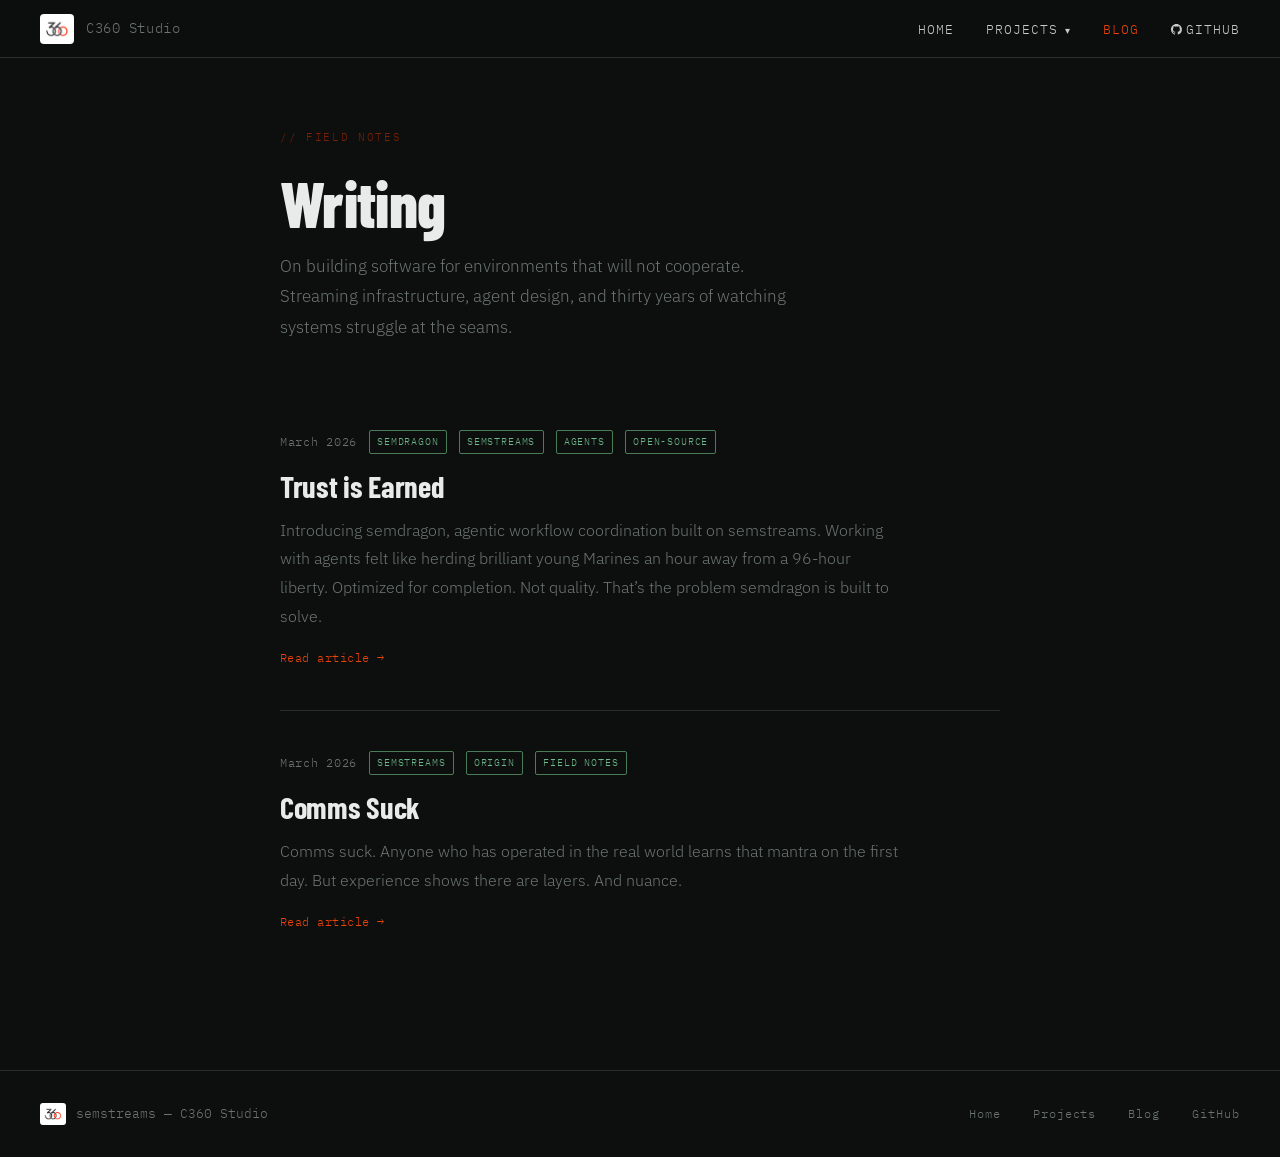
==== commit 77d9fc36: "style: remove em-dashes from site prose Em-dashes now read as a generated-text marker, so readers bo" ====
--- a/blog.html
+++ b/blog.html
@@ -48,7 +48,7 @@
       <span class="post-tag">open-source</span>
     </div>
     <div class="post-title">Trust is Earned</div>
-    <p class="post-excerpt">Introducing semdragon &mdash; agentic workflow coordination built on semstreams. Working with agents felt like herding brilliant young Marines an hour away from a 96-hour liberty. Optimized for completion. Not quality. That&rsquo;s the problem semdragon is built to solve.</p>
+    <p class="post-excerpt">Introducing semdragon, agentic workflow coordination built on semstreams. Working with agents felt like herding brilliant young Marines an hour away from a 96-hour liberty. Optimized for completion. Not quality. That&rsquo;s the problem semdragon is built to solve.</p>
     <span class="read-more">Read article &#8594;</span>
   </a>
 
--- a/styles.css
+++ b/styles.css
@@ -351,8 +351,9 @@
 .group-qualifier {
   font-family: var(--font-mono); font-size: .7rem; color: var(--text-dim);
   letter-spacing: .08em; text-transform: uppercase; vertical-align: middle;
-  margin-left: .25rem; white-space: nowrap;
-}
+  margin-left: .6rem; white-space: nowrap;
+}
+.group-qualifier::before { content: '\00B7'; margin-right: .6rem; color: var(--border); }
 .group-note strong { color: var(--text); font-weight: 400; }
 .group-note { font-size: .95rem; color: var(--text-dim); max-width: 640px; margin-bottom: 1.75rem; line-height: 1.8; }
 
